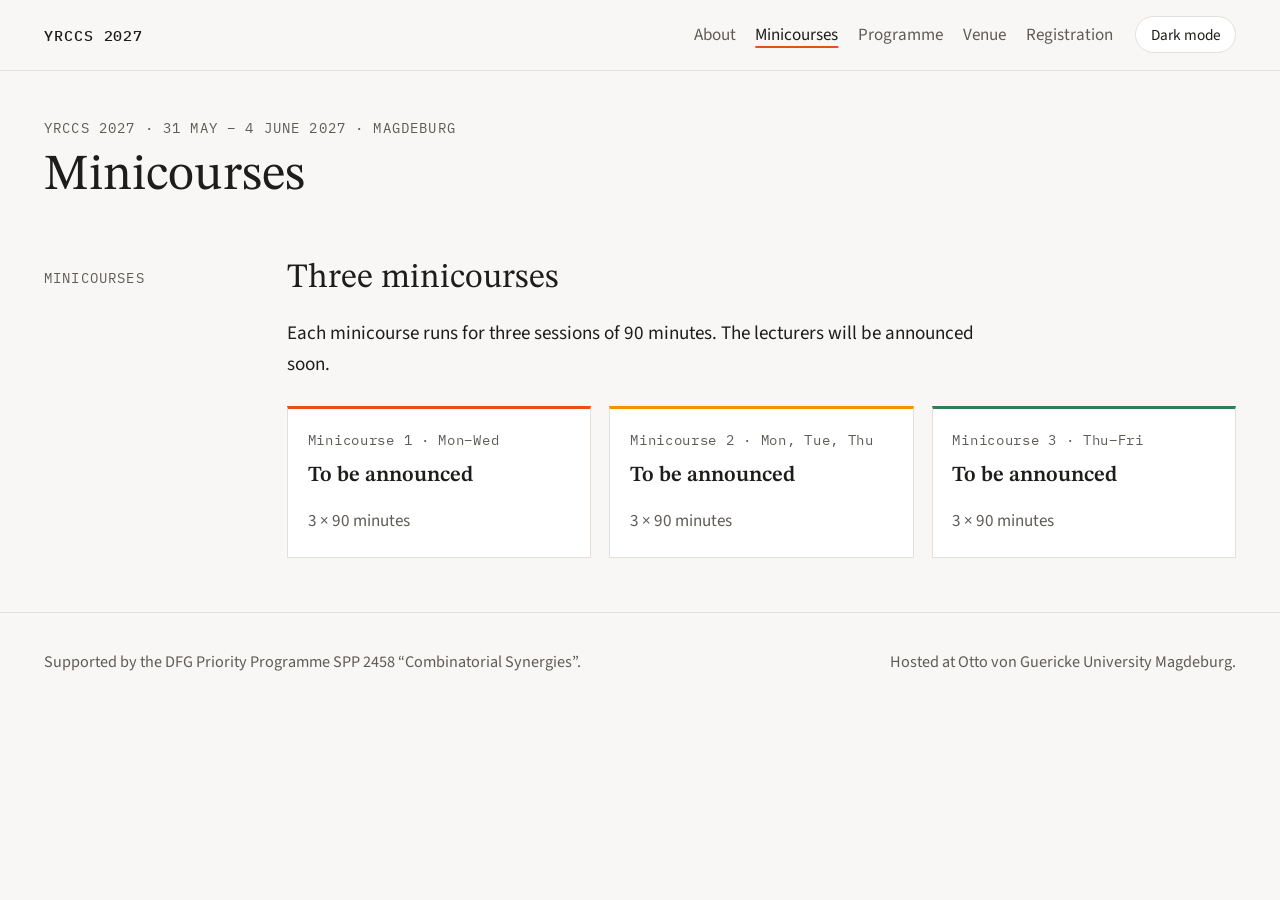
==== minicourses.html @ 5e4c4007 "Draft website for YRCCS 2027 Co-Authored-By: Claude Opus 5.5 <noreply@anthropic.com>" ====
<!doctype html>
<html lang="en">
<head>
<meta charset="utf-8">
<meta name="viewport" content="width=device-width, initial-scale=1">
<!-- YRCCS 2027 website. Edit the text between the tags; look for "EDIT:" comments.
     Colours and fonts for all pages are in style.css. -->
<title>Minicourses · YRCCS 2027</title>
<link rel="preconnect" href="https://fonts.googleapis.com">
<link rel="preconnect" href="https://fonts.gstatic.com" crossorigin>
<link rel="stylesheet" href="https://fonts.googleapis.com/css2?family=STIX+Two+Text:ital,wght@0,400;0,600;1,400&family=Source+Sans+3:wght@400;600&family=IBM+Plex+Mono:wght@400;500&display=swap">
<link rel="stylesheet" href="style.css">
</head>
<body>
<header class="bar">
  <div class="wrap">
    <a class="mark" href="index.html">YRCCS 2027</a>
    <div class="bar-right">
    <nav aria-label="Sections">
      <a href="index.html">About</a>
      <a href="minicourses.html" aria-current="page">Minicourses</a>
      <a href="programme.html">Programme</a>
      <a href="venue.html">Venue</a>
      <a href="registration.html">Registration</a>
    </nav>
    <button type="button" class="theme-btn" id="theme-btn" aria-pressed="false">Dark mode</button>
    </div>
  </div>
</header>

<main>
<div class="page-head">
  <div class="wrap">
    <p class="eyebrow">YRCCS 2027 · 31 May – 4 June 2027 · Magdeburg</p>
    <h1>Minicourses</h1>
  </div>
</div>

<!-- EDIT: Minicourses. Replace "To be announced" with the course title and add the lecturer below it. -->
<section id="minicourses">
  <div class="wrap">
    <div class="label">Minicourses</div>
    <div>
      <h2>Three minicourses</h2>
      <p class="prose">Each minicourse runs for three sessions of 90 minutes. The lecturers will be announced soon.</p>
      <div class="courses">
        <article class="course c1"><span class="tag">Minicourse 1 · Mon–Wed</span><h3>To be announced</h3><p>3 × 90 minutes</p></article>
        <article class="course c2"><span class="tag">Minicourse 2 · Mon, Tue, Thu</span><h3>To be announced</h3><p>3 × 90 minutes</p></article>
        <article class="course c3"><span class="tag">Minicourse 3 · Thu–Fri</span><h3>To be announced</h3><p>3 × 90 minutes</p></article>
      </div>
    </div>
  </div>
</section>
</main>

<!-- EDIT: Footer -->
<footer>
  <div class="wrap">
    <span>Supported by the DFG Priority Programme SPP 2458 “Combinatorial Synergies”.</span>
    <span>Hosted at Otto von Guericke University Magdeburg.</span>
  </div>
</footer>

<script src="theme.js"></script>
</body>
</html>
---- style.css ----
/* Shared styles for every page of the YRCCS 2027 website. */
/* EDIT: colours and fonts are set here (light colours first, then the dark colours used by the Dark mode button). */
/* Layout: a paper-like page; each section has a narrow margin label on the left and content on the right. Hero pairs the title with the programme logo. */
:root{
  --paper:#f8f7f5; --surface:#ffffff; --ink:#1d1d1b; --muted:#5f5b57; --rule:#e4dfda;
  --orange:#e94e1b; --orange-text:#b8380e; --amber:#f39200; --moss:#2f7d5b;
  --orange-soft:#fde5dc; --amber-soft:#fdeccc; --moss-soft:#dcefe5;
  --faint:#cfc8c1;
  --sky-soft:#dcebf8;
  --f-display:"STIX Two Text", "STIX Two", Cambria, Georgia, serif;
  --f-body:"Source Sans 3", "Segoe UI", system-ui, sans-serif;
  --f-mono:"IBM Plex Mono", ui-monospace, Menlo, monospace;
}
/* Dark colours, used when the visitor clicks the Dark mode button */
:root[data-theme="dark"]{
  --sky-soft:#1c3247;
  --paper:#161412; --surface:#211e1b; --ink:#f1ece6; --muted:#a9a19a; --rule:#3a3430;
  --orange:#f2683a; --orange-text:#ff8a5c; --amber:#f7a733; --moss:#6fcf9f;
  --orange-soft:#3d2116; --amber-soft:#3a2a10; --moss-soft:#163628;
  --faint:#4a433d; color-scheme:dark;
}
.theme-btn{font:inherit;font-size:.85rem;color:var(--ink);background:var(--surface);border:1px solid var(--rule);border-radius:999px;padding:.3rem .8rem;cursor:pointer}
.theme-btn:hover{border-color:var(--muted)}
.theme-btn:focus-visible{outline:2px solid var(--orange);outline-offset:2px}
.bar-right{display:flex;flex-wrap:wrap;align-items:center;gap:.5rem 1.25rem}
*{box-sizing:border-box}
/* EDIT: overall text size. 100% is the browser default; raise or lower to scale all text. */
html{font-size:112.5%}
body{margin:0}
body{background:var(--paper);color:var(--ink);font-family:var(--f-body);font-size:1.0625rem;line-height:1.6}
a{color:var(--orange-text);text-underline-offset:3px}
a:focus-visible{outline:2px solid var(--orange);outline-offset:2px;border-radius:2px}
.wrap{max-width:68rem;margin:0 auto;padding-left:max(16px, env(safe-area-inset-left, 0px));padding-right:max(16px, env(safe-area-inset-right, 0px))}

/* top bar */
.bar{border-bottom:1px solid var(--rule)}
.bar .wrap{display:flex;flex-wrap:wrap;gap:.5rem 1.5rem;align-items:center;justify-content:space-between;padding-block:.9rem}
.mark{font-family:var(--f-mono);font-weight:500;letter-spacing:.06em;font-size:.85rem}
nav{display:flex;flex-wrap:wrap;gap:.25rem 1.1rem}
nav a{color:var(--muted);text-decoration:none;font-size:.95rem}
nav a:hover{color:var(--ink)}

/* hero */
.hero .wrap{display:grid;grid-template-columns:minmax(0,1.25fr) minmax(0,1fr);gap:2.5rem;align-items:center;padding-block:3.5rem 3rem}
.eyebrow{font-family:var(--f-mono);font-size:.8rem;letter-spacing:.08em;text-transform:uppercase;color:var(--muted);margin:0 0 1rem}
h1{font-family:var(--f-display);font-weight:400;font-size:clamp(2.2rem,5vw,3.6rem);line-height:1.08;margin:0 0 1.25rem;text-wrap:balance}
h1 em{font-style:italic;color:var(--orange-text)}
.organisers{font-family:var(--f-display);font-size:1.3rem;line-height:1.4;margin:0 0 1.5rem;padding-left:.9rem;border-left:3px solid var(--orange)}
.organisers strong{font-weight:600}
.facts{display:grid;grid-template-columns:auto 1fr;gap:.35rem 1.25rem;margin:0;font-size:1.05rem}
.facts dt{font-family:var(--f-mono);font-size:.8rem;letter-spacing:.06em;text-transform:uppercase;color:var(--muted);padding-top:.2rem}
.facts dd{margin:0}
.figure{margin:0}
.figure{display:flex;justify-content:center}
.figure .logo{width:100%;max-width:26rem;height:auto;display:block}

/* sections */
section{border-top:1px solid var(--rule)}
section .wrap{display:grid;grid-template-columns:11rem minmax(0,1fr);gap:1rem 2.5rem;padding-block:3rem}
.label{font-family:var(--f-mono);font-size:.8rem;letter-spacing:.08em;text-transform:uppercase;color:var(--muted);padding-top:.45rem}
h2{font-family:var(--f-display);font-weight:400;font-size:1.9rem;line-height:1.2;margin:0 0 1rem;text-wrap:balance}
h3{font-family:var(--f-display);font-weight:600;font-size:1.2rem;margin:0 0 .35rem}
.prose{max-width:40rem}
.prose p{margin:0 0 1rem}

/* minicourses */
.courses{display:grid;grid-template-columns:repeat(3,minmax(0,1fr));gap:1rem;margin-top:1.5rem}
.course{background:var(--surface);border:1px solid var(--rule);border-top:3px solid var(--c);padding:1.1rem 1.1rem 1.25rem;display:flex;flex-direction:column;gap:.4rem}
.course .tag{font-family:var(--f-mono);font-size:.78rem;color:var(--muted);letter-spacing:.05em}
.course p{margin:0;color:var(--muted);font-size:.95rem}
.c1{--c:var(--orange)} .c2{--c:var(--amber)} .c3{--c:var(--moss)}

/* schedule */
.scroll{overflow-x:auto;margin-top:1.25rem;border:1px solid var(--rule);background:var(--surface)}
table{border-collapse:collapse;width:100%;min-width:40rem;font-size:.92rem;table-layout:fixed}
thead th:first-child{width:4.5rem}
th,td{border-bottom:1px solid var(--rule);padding:.45rem .6rem;text-align:center;vertical-align:middle}
thead th{font-family:var(--f-display);font-weight:600;font-size:1rem;border-bottom:2px solid var(--rule)}
thead th small{display:block;font-family:var(--f-mono);font-weight:400;font-size:.72rem;color:var(--muted)}
td.t{font-family:var(--f-mono);font-size:.78rem;color:var(--muted);white-space:nowrap;font-variant-numeric:tabular-nums}
.mc{font-weight:600}
.poster{background:var(--sky-soft);color:var(--ink);font-weight:600}
.mc1{background:var(--orange-soft);color:var(--ink)}
.mc2{background:var(--amber-soft);color:var(--ink)}
.mc3{background:var(--moss-soft);color:var(--ink)}
.quiet{color:var(--muted)}
.pending{color:var(--muted);font-style:italic}
.note{font-size:.9rem;color:var(--muted);margin-top:.75rem}

/* lists */
.list{list-style:none;padding:0;margin:0;display:grid;gap:.75rem;max-width:40rem}
.list li{display:grid;grid-template-columns:1.4rem minmax(0,1fr);gap:.5rem}
.list li::before{content:"";width:.5rem;height:.5rem;margin-top:.6rem;border-radius:50%;background:var(--amber)}

.cols{display:grid;grid-template-columns:repeat(2,minmax(0,1fr));gap:2rem}
address{font-style:normal}
.people{list-style:none;padding:0;margin:0;display:flex;flex-wrap:wrap;gap:.5rem 2rem;font-family:var(--f-display);font-size:1.25rem}

footer{border-top:1px solid var(--rule)}
footer .wrap{padding-block:2rem;font-size:.9rem;color:var(--muted);display:flex;flex-wrap:wrap;gap:.5rem 2rem;justify-content:space-between}

@media (max-width:760px){
  .hero .wrap{grid-template-columns:minmax(0,1fr);padding-block:2.25rem}
  .figure{max-width:22rem}
  section .wrap{grid-template-columns:minmax(0,1fr);padding-block:2.25rem}
  .label{padding-top:0}
  .courses,.cols{grid-template-columns:minmax(0,1fr)}
}
/* current page in the menu */
nav a[aria-current="page"]{color:var(--ink);text-decoration:underline;text-decoration-color:var(--orange);text-decoration-thickness:2px;text-underline-offset:6px}
.mark{color:var(--ink);text-decoration:none}
/* page heading on inner pages */
.page-head .wrap{padding-block:2.5rem 0}
.page-head h1{font-size:clamp(2rem,4vw,2.8rem);margin:0}
.page-head .eyebrow{margin-bottom:.6rem}
.page-head + section{border-top:0}
/* travel information on the venue page */
.travel{margin-top:2.25rem;padding-top:1.75rem;border-top:1px solid var(--rule);max-width:44rem}
.travel p{margin:0 0 .9rem}
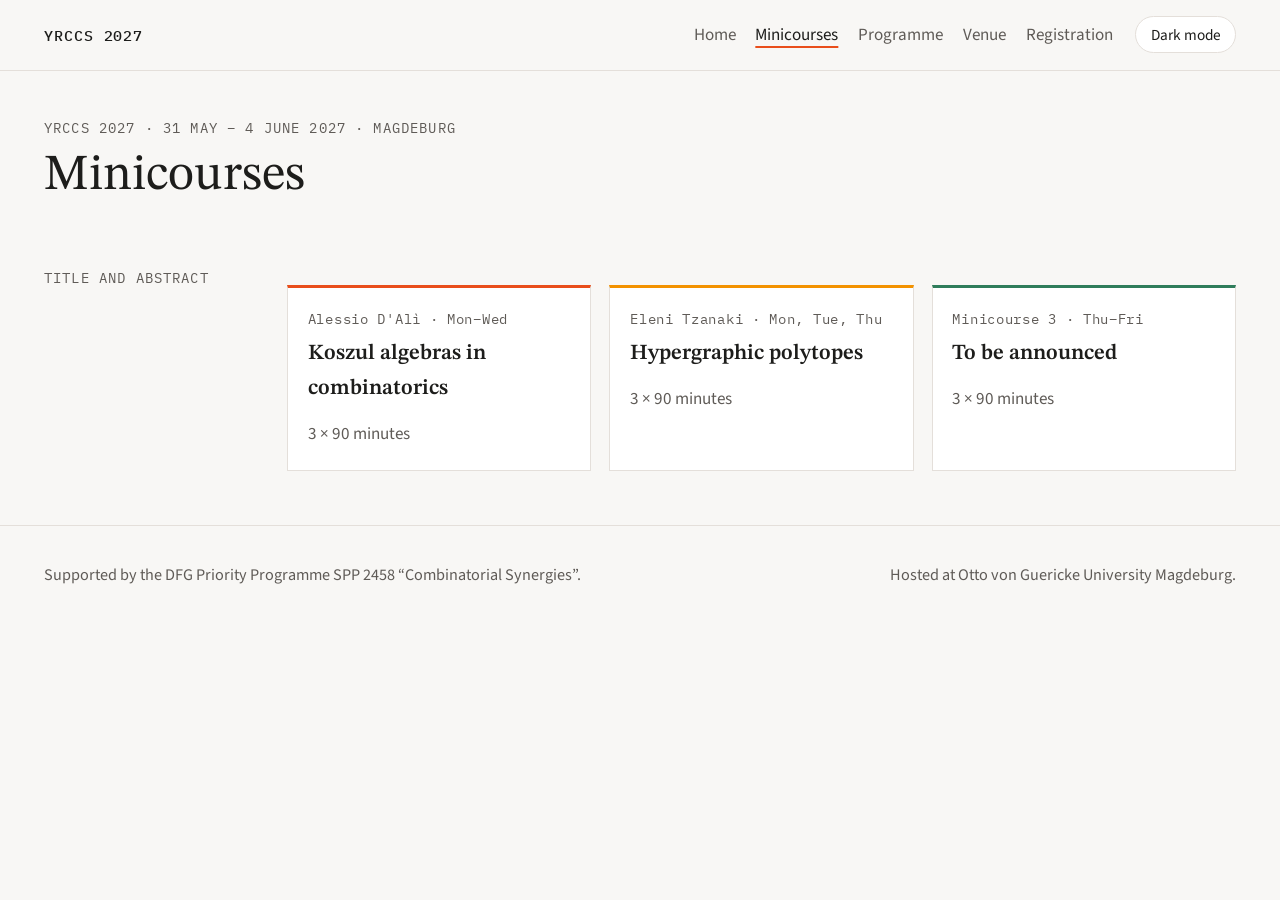
==== commit 4b697ca8: "Update website" ====
--- a/minicourses.html
+++ b/minicourses.html
@@ -17,11 +17,11 @@
     <a class="mark" href="index.html">YRCCS 2027</a>
     <div class="bar-right">
     <nav aria-label="Sections">
-      <a href="index.html">About</a>
+      <a href="index.html">Home</a>
       <a href="minicourses.html" aria-current="page">Minicourses</a>
       <a href="programme.html">Programme</a>
       <a href="venue.html">Venue</a>
-      <a href="registration.html">Registration</a>
+      <a href="index.html#registration">Registration</a>
     </nav>
     <button type="button" class="theme-btn" id="theme-btn" aria-pressed="false">Dark mode</button>
     </div>
@@ -39,13 +39,10 @@
 <!-- EDIT: Minicourses. Replace "To be announced" with the course title and add the lecturer below it. -->
 <section id="minicourses">
   <div class="wrap">
-    <div class="label">Minicourses</div>
-    <div>
-      <h2>Three minicourses</h2>
-      <p class="prose">Each minicourse runs for three sessions of 90 minutes. The lecturers will be announced soon.</p>
-      <div class="courses">
-        <article class="course c1"><span class="tag">Minicourse 1 · Mon–Wed</span><h3>To be announced</h3><p>3 × 90 minutes</p></article>
-        <article class="course c2"><span class="tag">Minicourse 2 · Mon, Tue, Thu</span><h3>To be announced</h3><p>3 × 90 minutes</p></article>
+    <div class="label">Title and abstract</div>
+        <div class="courses">
+        <article class="course c1"><span class="tag">Alessio D'Alì · Mon–Wed</span><h3>Koszul algebras in combinatorics</h3><p>3 × 90 minutes</p></article>
+        <article class="course c2"><span class="tag">Eleni Tzanaki · Mon, Tue, Thu</span><h3>Hypergraphic polytopes</h3><p>3 × 90 minutes</p></article>
         <article class="course c3"><span class="tag">Minicourse 3 · Thu–Fri</span><h3>To be announced</h3><p>3 × 90 minutes</p></article>
       </div>
     </div>
--- a/style.css
+++ b/style.css
@@ -6,14 +6,16 @@
   --orange:#e94e1b; --orange-text:#b8380e; --amber:#f39200; --moss:#2f7d5b;
   --orange-soft:#fde5dc; --amber-soft:#fdeccc; --moss-soft:#dcefe5;
   --faint:#cfc8c1;
-  --sky-soft:#dcebf8;
+  --sky-soft:#dcebf8; --gray-soft:#ebe8e5;
+  --ovgu-panel:url(#ovgu-grad); --ovgu-text:#ffffff; --ovgu-disc:#ffffff;
   --f-display:"STIX Two Text", "STIX Two", Cambria, Georgia, serif;
   --f-body:"Source Sans 3", "Segoe UI", system-ui, sans-serif;
   --f-mono:"IBM Plex Mono", ui-monospace, Menlo, monospace;
 }
 /* Dark colours, used when the visitor clicks the Dark mode button */
 :root[data-theme="dark"]{
-  --sky-soft:#1c3247;
+  --ovgu-panel:url(#ovgu-grad); --ovgu-text:#f1ece6; --ovgu-disc:#f1ece6;
+  --sky-soft:#1c3247; --gray-soft:#2e2a27;
   --paper:#161412; --surface:#211e1b; --ink:#f1ece6; --muted:#a9a19a; --rule:#3a3430;
   --orange:#f2683a; --orange-text:#ff8a5c; --amber:#f7a733; --moss:#6fcf9f;
   --orange-soft:#3d2116; --amber-soft:#3a2a10; --moss-soft:#163628;
@@ -51,7 +53,7 @@
 .facts dt{font-family:var(--f-mono);font-size:.8rem;letter-spacing:.06em;text-transform:uppercase;color:var(--muted);padding-top:.2rem}
 .facts dd{margin:0}
 .figure{margin:0}
-.figure{display:flex;justify-content:center}
+.figure{display:flex;flex-direction:column;align-items:center}
 .figure .logo{width:100%;max-width:26rem;height:auto;display:block}
 
 /* sections */
@@ -61,6 +63,8 @@
 h2{font-family:var(--f-display);font-weight:400;font-size:1.9rem;line-height:1.2;margin:0 0 1rem;text-wrap:balance}
 h3{font-family:var(--f-display);font-weight:600;font-size:1.2rem;margin:0 0 .35rem}
 .prose{max-width:40rem}
+section.fullwidth .wrap{grid-template-columns:minmax(0,1fr)}
+section.fullwidth .prose{max-width:none;text-align:justify}
 .prose p{margin:0 0 1rem}
 
 /* minicourses */
@@ -79,6 +83,7 @@
 thead th small{display:block;font-family:var(--f-mono);font-weight:400;font-size:.72rem;color:var(--muted)}
 td.t{font-family:var(--f-mono);font-size:.78rem;color:var(--muted);white-space:nowrap;font-variant-numeric:tabular-nums}
 .mc{font-weight:600}
+.talk{background:var(--gray-soft);color:var(--ink)}
 .poster{background:var(--sky-soft);color:var(--ink);font-weight:600}
 .mc1{background:var(--orange-soft);color:var(--ink)}
 .mc2{background:var(--amber-soft);color:var(--ink)}
@@ -117,3 +122,12 @@
 /* travel information on the venue page */
 .travel{margin-top:2.25rem;padding-top:1.75rem;border-top:1px solid var(--rule);max-width:44rem}
 .travel p{margin:0 0 .9rem}
+/* university logo under the programme logo */
+.host{width:100%;max-width:27rem;margin-top:2rem;padding-top:1.25rem;border-top:1px solid var(--rule);display:flex;flex-direction:column;align-items:center;gap:.75rem}
+.host-label{font-family:var(--f-mono);font-size:.72rem;letter-spacing:.1em;text-transform:uppercase;color:var(--muted)}
+.host-logo{display:block;width:100%;line-height:0;border-radius:4px}
+.host-logo:focus-visible{outline:2px solid var(--orange);outline-offset:4px}
+.host-logo .ovgu{width:27rem;max-width:100%;height:auto;display:block}
+.ovgu-dark{fill:var(--ovgu-panel)}
+.ovgu-light{fill:var(--ovgu-text)}
+.ovgu-disc{fill:var(--ovgu-disc)}
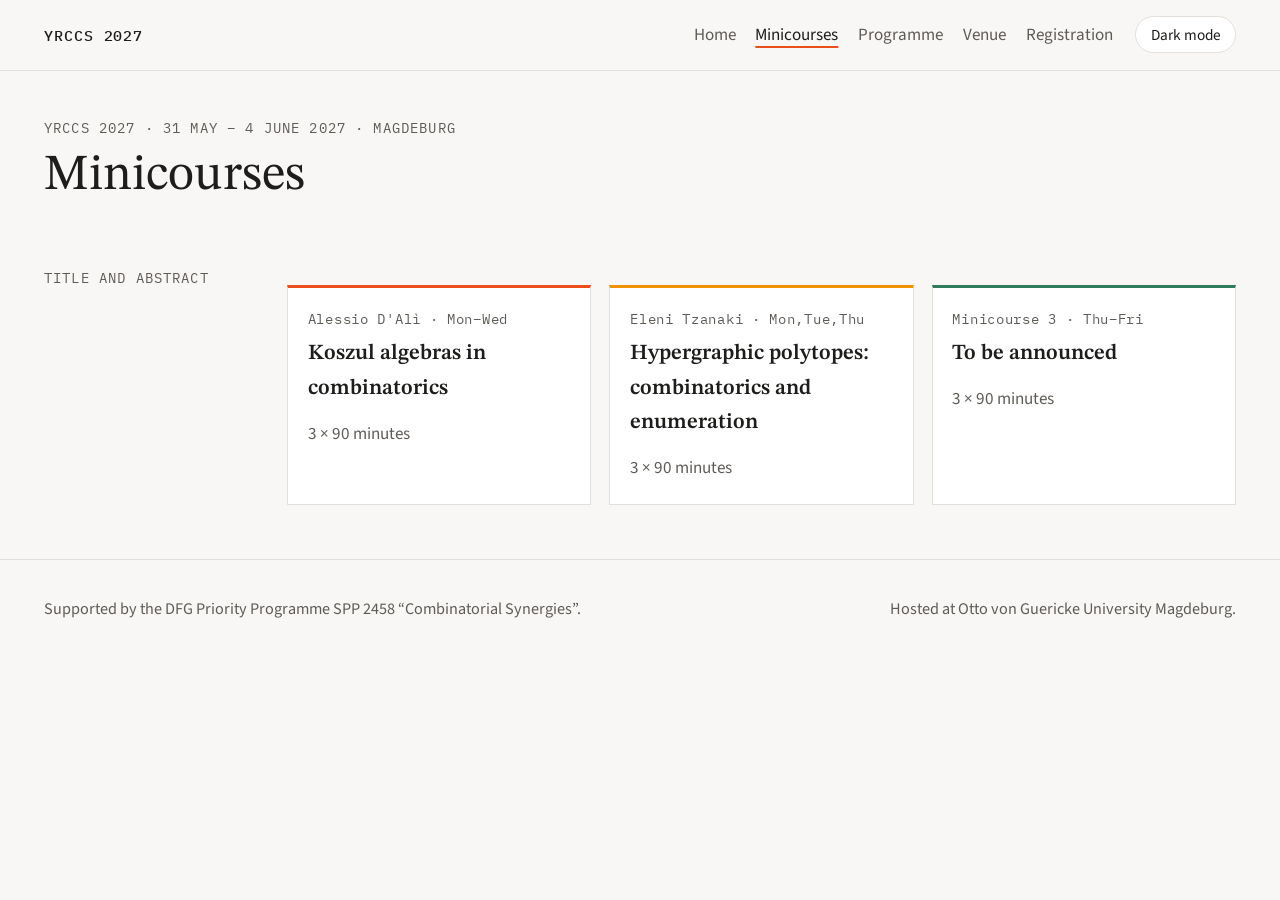
==== commit 4c10dc90: "Add logo tab" ====
--- a/minicourses.html
+++ b/minicourses.html
@@ -3,6 +3,7 @@
 <head>
 <meta charset="utf-8">
 <meta name="viewport" content="width=device-width, initial-scale=1">
+<link rel="icon" type="image/svg+xml" href="favicon.svg">
 <!-- YRCCS 2027 website. Edit the text between the tags; look for "EDIT:" comments.
      Colours and fonts for all pages are in style.css. -->
 <title>Minicourses · YRCCS 2027</title>
@@ -42,7 +43,7 @@
     <div class="label">Title and abstract</div>
         <div class="courses">
         <article class="course c1"><span class="tag">Alessio D'Alì · Mon–Wed</span><h3>Koszul algebras in combinatorics</h3><p>3 × 90 minutes</p></article>
-        <article class="course c2"><span class="tag">Eleni Tzanaki · Mon, Tue, Thu</span><h3>Hypergraphic polytopes</h3><p>3 × 90 minutes</p></article>
+        <article class="course c2"><span class="tag">Eleni Tzanaki · Mon,Tue,Thu</span><h3>Hypergraphic polytopes: combinatorics and enumeration</h3><p>3 × 90 minutes</p></article>
         <article class="course c3"><span class="tag">Minicourse 3 · Thu–Fri</span><h3>To be announced</h3><p>3 × 90 minutes</p></article>
       </div>
     </div>
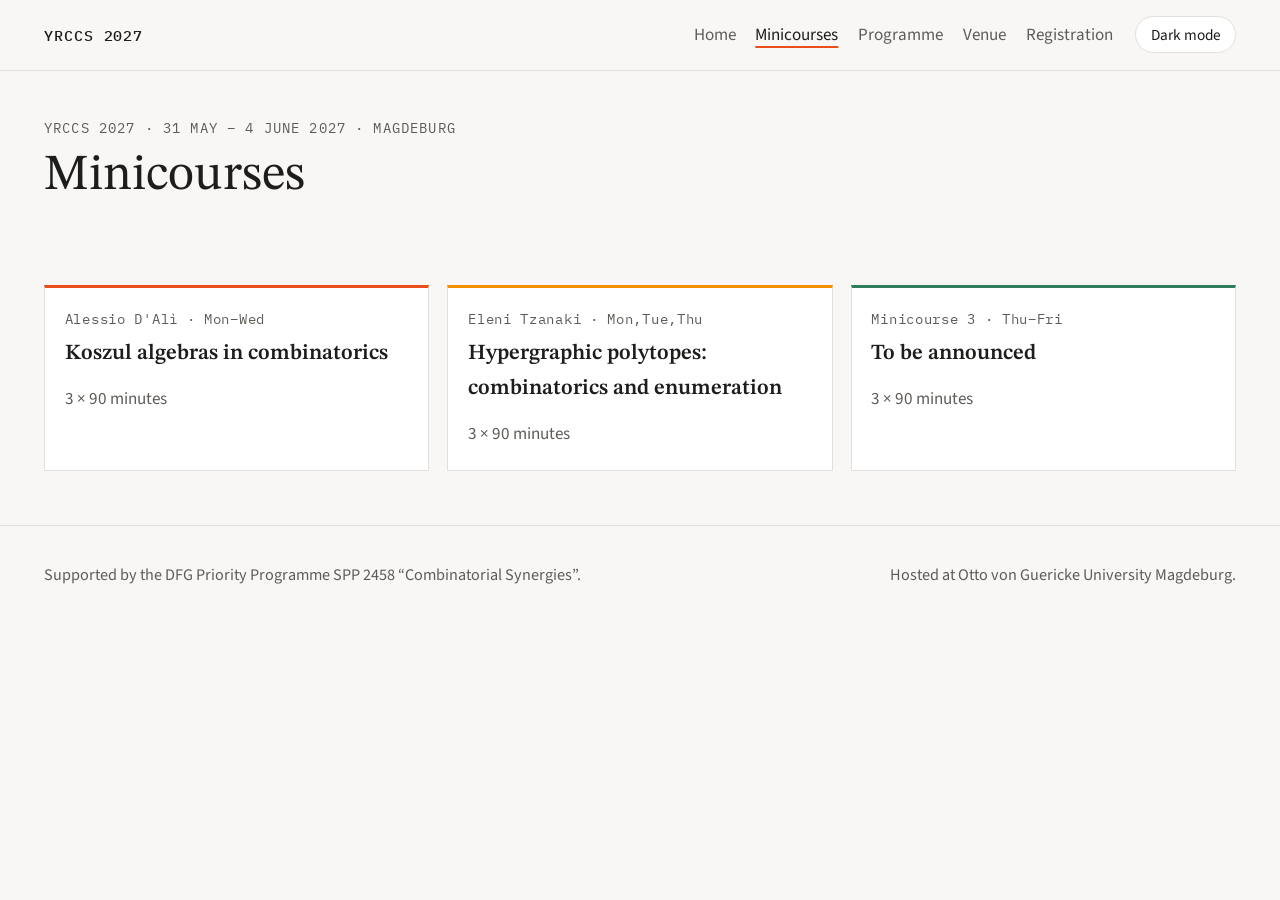
==== commit 3afdbf30: "Use full width on Minicourses and Programme pages, update schedule Co-Authored-By: Claude Fable 5.2 " ====
--- a/minicourses.html
+++ b/minicourses.html
@@ -38,15 +38,13 @@
 </div>
 
 <!-- EDIT: Minicourses. Replace "To be announced" with the course title and add the lecturer below it. -->
-<section id="minicourses">
+<section id="minicourses" class="fullwidth">
   <div class="wrap">
-    <div class="label">Title and abstract</div>
-        <div class="courses">
+      <div class="courses">
         <article class="course c1"><span class="tag">Alessio D'Alì · Mon–Wed</span><h3>Koszul algebras in combinatorics</h3><p>3 × 90 minutes</p></article>
         <article class="course c2"><span class="tag">Eleni Tzanaki · Mon,Tue,Thu</span><h3>Hypergraphic polytopes: combinatorics and enumeration</h3><p>3 × 90 minutes</p></article>
         <article class="course c3"><span class="tag">Minicourse 3 · Thu–Fri</span><h3>To be announced</h3><p>3 × 90 minutes</p></article>
       </div>
-    </div>
   </div>
 </section>
 </main>
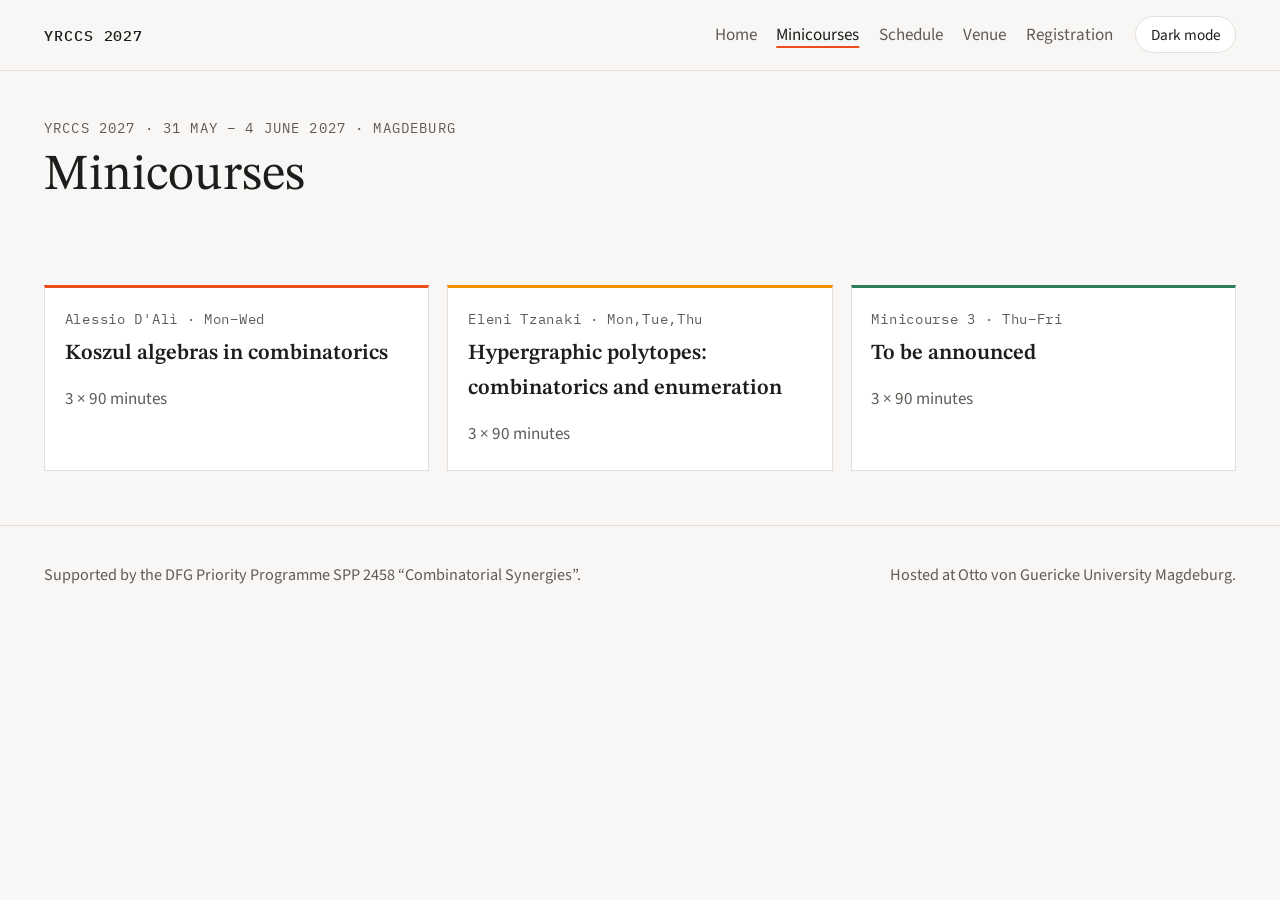
==== commit 556be25c: "website updated" ====
--- a/minicourses.html
+++ b/minicourses.html
@@ -20,7 +20,7 @@
     <nav aria-label="Sections">
       <a href="index.html">Home</a>
       <a href="minicourses.html" aria-current="page">Minicourses</a>
-      <a href="programme.html">Programme</a>
+      <a href="programme.html">Schedule</a>
       <a href="venue.html">Venue</a>
       <a href="index.html#registration">Registration</a>
     </nav>
